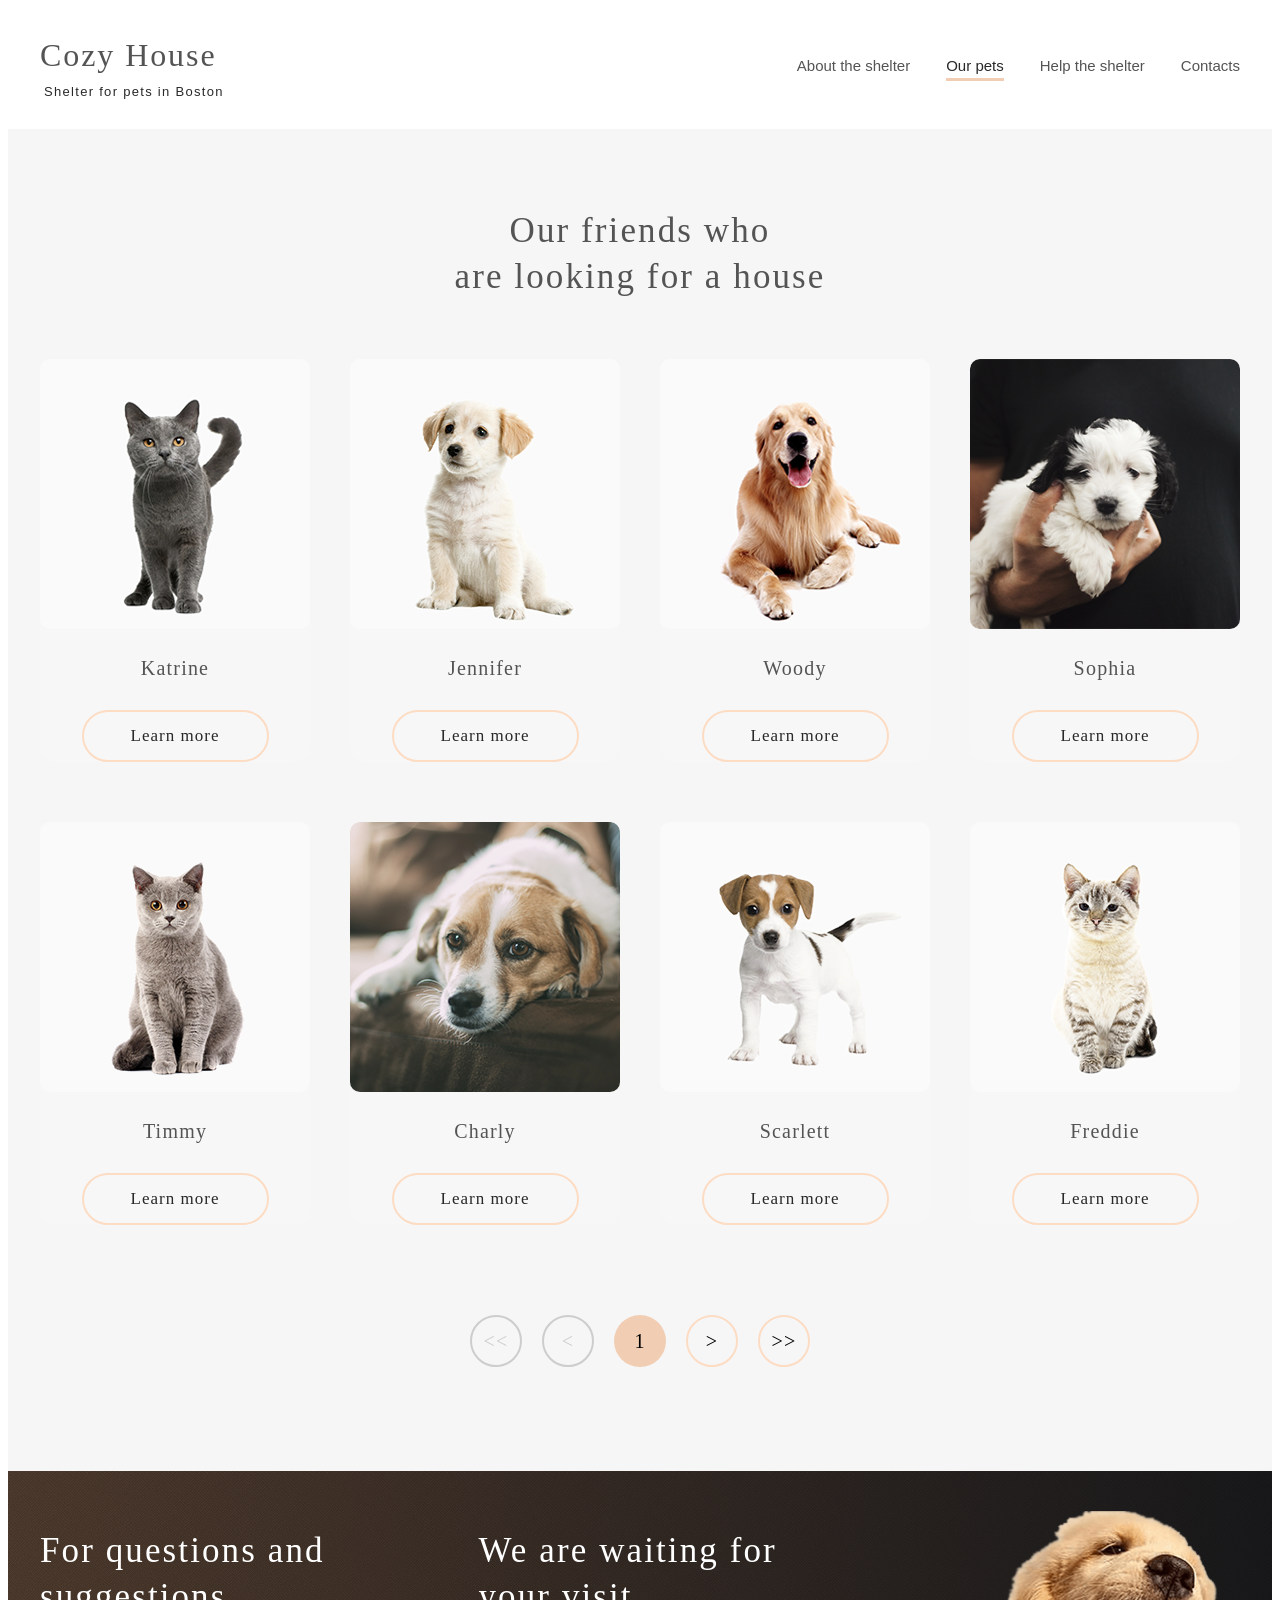
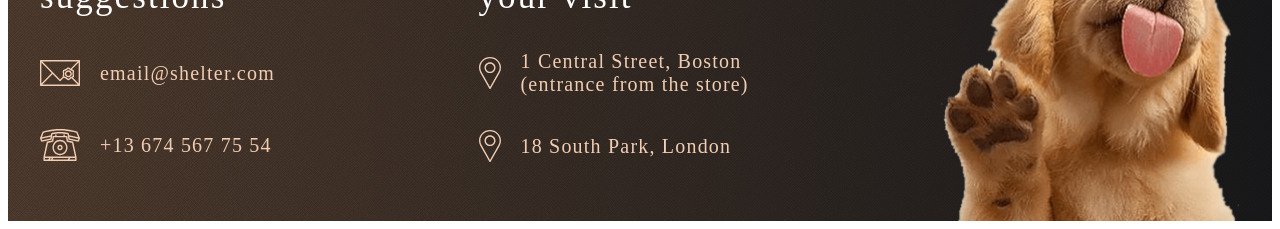
==== shelter/pets.html @ 57cc78c1 "add: add links (Sat, Jun 13, 2026 04:31:04 PM)" ====
<!DOCTYPE html>
<html lang="en">

<head>
    <meta charset="UTF-8">
    <meta name="viewport" content="width=device-width, initial-scale=1.0">
    <link rel="icon" href="free-icon-paws-4225935.png" type="image/png">
    <link rel="stylesheet" type="text/css" href="https://necolas.github.io/normalize.css/8.0.1/normalize.css">
    <link rel="stylesheet" href="style.css">
    <title>Pets</title>
</head>

<body>
    <header class="start-screen-header-our">
        <div class="heder-logo">

            <div class="header-logo">
                <a href="index.html" class="logo-link">
                    <h5 class="header-logo-title-our">
                        Cozy House
                    </h5>
                    <p class="header-logo-subtitle-our">
                        Shelter for pets in Boston
                    </p>
                </a>
            </div>
        </div>
        <nav class="header-nav">
            <ul class="nav-list">
                <li class="nav-li"><a class="nav-list-link-our" href="index.html">About the shelter</a></li>
                <li class="nav-li"><a class="nav-list-link-our checked" >Our pets</a></li>
                <li class="nav-li"><a class="nav-list-link-our" href="">Help the shelter</a></li>
                <li class="nav-li"><a class="nav-list-link-our" href="">Contacts</a></li>
            </ul>
        </nav>
    </header>
    <main>
        <section class="pets our-pets">
            <div class="pets-content">
                <h1 class="pets-head-text-our">Our friends who <br>
                    are looking for a house</h1>

                <div class="slider">

                    <div class="cards-wrapper-our">
                        <div class="card">
                            <img src="images/pets-katrine.svg" alt="Katrine">
                            <p>Katrine</p>
                            <button class="card-btn">Learn more</button>
                        </div>
                        <div class="card">
                            <img src="images/pets-jennifer.svg" alt="Jennifer">
                            <p>Jennifer</p>
                            <button class="card-btn">Learn more</button>
                        </div>
                        <div class="card">
                            <img src="images/pets-woody.svg" alt="Woody">
                            <p>Woody</p>
                            <button class="card-btn">Learn more</button>
                        </div>
                        <div class="card">
                            <img src="images/pets-katrine.png" alt="Woody">
                            <p>Sophia</p>
                            <button class="card-btn">Learn more</button>
                        </div>
                        <div class="card">
                            <img src="images/pets-timmy.png" alt="Woody">
                            <p>Timmy</p>
                            <button class="card-btn">Learn more</button>
                        </div>
                        <div class="card">
                            <img src="images/pets-charly.png" alt="Woody">
                            <p>Charly</p>
                            <button class="card-btn">Learn more</button>
                        </div>
                        <div class="card">
                            <img src="images/pets-scarlet.png" alt="Woody">
                            <p>Scarlett</p>
                            <button class="card-btn">Learn more</button>
                        </div>
                        <div class="card">
                            <img src="images/pets-fredi.png" alt="Woody">
                            <p>Freddie</p>
                            <button class="card-btn">Learn more</button>
                        </div>
                    </div>
                </div>
                <div class="pets-arr">
                <button class="slider-arrow our-prev">&lt;&lt;</button>
                <button class="slider-arrow our-prev">&lt;</button>
                <button class="slider-arrow number">1</button>
                <button class="slider-arrow ">&gt;</button>
                <button class="slider-arrow ">&gt;&gt;</button>
                </div>

            </div>

        </section>
    </main>

    <footer class="pets-footer">
        <div class="footer-content">

            <div class="footer-left">
                <h2 class="footer-text-heading">For questions and suggestions</h2>
                <p class="footer-text-subtitle email"><img src="images/icon-email.svg" alt="email">email@shelter.com</p>
                <p class="footer-text-subtitle phone"><img src="images/icon-phone.svg" alt="phone">+13 674 567 75 54</p>
            </div>

            <div class="footer-right">
                <h3 class="footer-text-heading">We are waiting for your visit</h3>
                <p class="footer-text-subtitle marker1"><img src="images/icon-marker.svg" alt="marker">1 Central Street,
                    Boston (entrance from the store)</p>
                <p class="footer-text-subtitle marker2"><img src="images/icon-marker.svg" alt="marker">18 South Park,
                    London </p>
            </div>

            <div class="footer-image">
                <img src="images/footer-puppy.png" alt="Puppy">
            </div>

        </div>
    </footer>
</body>

</html>
---- shelter/style.css ----
.start-screen {
    height: 908px;
    /* width: 1280px; */
    background: linear-gradient(to right, #5B483A, #211F20);
    background-image: url('images/start-screen-background.svg');
    /* background: url(images/noise_transparent.png),
    linear-gradient(to right, #513D2F, #1A1A1C); */
    background-repeat: no-repeat;
    background-size: cover;
    max-height: 908px;
    ;
}
html{
    scroll-behavior: smooth;
}
h3 {
    font-family: Georgia, 'Times New Roman', Times, serif;
}

.logo-link {
    text-decoration: none;
}

.header-logo-title {
    font-family: Georgia, 'Times New Roman', Times, serif;
    font-weight: 400;
    font-size: 32px;
    line-height: 110%;
    letter-spacing: 0.06em;
    color: #F1CDB3;
    margin: 0;
}

.header-logo-subtitle {
    font-family: Arial, Helvetica, sans-serif;
    font-weight: 400;
    font-size: 13px;
    letter-spacing: 0.1em;
    color: #ffffff;

    margin: 11px 0 0 4px;
}
.header-logo-title-our {
    font-family: Georgia, 'Times New Roman', Times, serif;
    font-weight: 400;
    font-size: 32px;
    line-height: 110%;
    letter-spacing: 0.06em;
    color: #545454;
    margin: 0;
}

.header-logo-subtitle-our {
    font-family: Arial, Helvetica, sans-serif;
    font-weight: 400;
    font-size: 13px;
    letter-spacing: 0.1em;
    color: #292929;

    margin: 11px 0 0 4px;
}

.start-screen-header {
    padding-top: 30px;
    width: 1200px;
    margin: 0 auto;
    display: flex;
    justify-content: space-between;

}
.start-screen-header-our {
    padding-top: 30px;
    width: 1200px;
    margin: 0 auto;
    display: flex;
    justify-content: space-between;
    margin-bottom: 30px;
}


.nav-list {
    display: flex;
    flex-direction: row;
}

.nav-list-link {
    color: #CDCDCD;
    font-family: Arial, Helvetica, sans-serif;
    font-weight: 400;
    font-size: 15px;
    line-height: 160%;
    text-decoration: none;
}
.nav-list-link:hover{
    color: #fafafa;
}
.nav-list-link-our {
    color: #545454;
    font-family: Arial, Helvetica, sans-serif;
    font-weight: 400;
    font-size: 15px;
    line-height: 160%;
    text-decoration: none;
}
.nav-list-link-our:hover{
color: #292929;
}
.checked{
    color: #292929;
    padding-bottom: 4px;
    border-bottom: #F1CDB3 solid 3px;
    cursor: default; 
}
.checked1{
    color: #fafafa;
    padding-bottom: 4px;
    border-bottom: #F1CDB3 solid 3px;
    cursor: default;
}
.nav-li {
    list-style-type: none;

    margin-left: 36px
}

.start-screen-content {
    display: flex;
    justify-content: space-between;
    max-width: 1200px;
    /* align-items: center; */
    margin: 0 auto;
}

.content-text {
    max-width: 460px;
    max-height: 322px;
    padding-top: 252px;

}

.content-heading {
    font-family: Georgia, 'Times New Roman', Times, serif;
    color: #ffffff;
    font-weight: 400;
    font-size: 44px;
    line-height: 130%;

    max-width: 320px;
    margin: 0;

}

.content-subhead {
    font-family: Arial, Helvetica, sans-serif;
    font-weight: 400;
    font-size: 15px;
    line-height: 160%;
    color: #CDCDCD;
    margin: 42px 0;
}

.content-image {
    padding-top: 90px;
}

.content-btn {
    font-family: Georgia, 'Times New Roman', Times, serif;
    background-color: #F1CDB3;
    border-radius: 100px;
    padding: 13px 42px;
    width: 207px;
    height: 52px;
    font-weight: 400;
    color: #292929;
    font-size: 17px;
    line-height: 130%;
    letter-spacing: 0.06em;
    cursor: pointer;
    border: transparent;
}

.about {
    height: 588px;
    max-width: 1280px;
    margin: 0 auto;
    display: flex;
    align-items: center;
    justify-content: space-between;
}

.about-content {
    max-width: 430px;
    max-height: 380px;
    padding-bottom: 89px;
    padding-right: 215px;
}

.about-content-heading {
    max-width: 370px;
    font-weight: 400;
    font-size: 35px;
    line-height: 130%;
    letter-spacing: 0.06em;
    color: #545454;
    margin-bottom: 24px;
}

.about-content-subhead {
    font-family: Arial, Helvetica, sans-serif;
    font-weight: 400;
    font-size: 15px;
    line-height: 160%;
    color: #4C4C4C;
    margin-top: 25px;
}

.about-img {
    padding-bottom: 16px;
    padding-left: 215px;
}


.pets {
    height: 877px;
    background-color: #F6F6F6;

}

.pets-content {
    max-width: 1280px;
    margin: 0 auto;
    display: flex;
    flex-direction: column;
    align-items: center;
}

.pets-head-text {
    font-weight: 400;
    font-size: 35px;
    line-height: 130%;
    letter-spacing: 0.06em;
    text-align: center;
    color: #545454;
    max-width: 400px;
    padding-top: 45px;
    margin-bottom: 60px;
}

.slider {
    width: 1200px;
    display: flex;
    align-items: center;
    justify-content: space-between;
    gap: 20px;
}

.cards-wrapper {
    display: flex;
    gap: 90px;
    margin-bottom: 90px;
}

.card {
    background: #f7f7f7;
    border-radius: 15px;
    text-align: center;
    width: 270px;
}

.card img {
    width: 100%;
    border-radius: 10px;
}

.card p {
    font-family: Georgia, 'Times New Roman', Times, serif;
    margin: 24px 0 30px;
    font-weight: 400;
    font-size: 20px;
    letter-spacing: 0.06em;
    text-align: center;
    color: #545454;
}

.card-btn {
    font-weight: 400;
    font-size: 17px;
    line-height: 130%;
    letter-spacing: 0.06em;
    font-family: Georgia, 'Times New Roman', Times, serif;
    color: #292929;
    background: transparent;
    border: 2px solid #FDDCC4;
    border-radius: 100px;
    cursor: pointer;
    width: 187px;
    height: 52px;
}

.slider-arrow {
    margin-bottom: 60px;
    width: 52px;
    height: 52px;
    border-radius: 50%;
    border: 2px solid #FDDCC4;
    background: none;
    cursor: pointer;
    font-family: Georgia, 'Times New Roman', Times, serif;
font-weight: 400;
font-size: 20px;
line-height: 115%;
letter-spacing: 0.06em;
text-align: center;

}

.pets-btn {
    font-family: Georgia, 'Times New Roman', Times, serif;
    border: 0;
    border-radius: 100px;
    width: 261px;
    height: 52px;
    background-color: #F1CDB3;
    font-weight: 400;
    font-size: 17px;
    line-height: 130%;
    letter-spacing: 0.06em;
    color: #292929;
    cursor: pointer;
}

.pets-btn:hover{
    background-color: #FDDCC4;
}

.slider-arrow:hover {
    background: #FDDCC4;
}

.card-btn:hover {
    background: #FDDCC4;
}




.help {
    height: 611px;
    max-height: 611px;
    background-color: #ffffff;
}

.help-content {
    width: 1280px;
    margin: 0 auto;
    display: flex;
    flex-direction: column;
    align-items: center;
}

.help-head-text {
    font-family: Georgia, 'Times New Roman', Times, serif;
    font-weight: 400;
    font-size: 35px;
    line-height: 130%;
    letter-spacing: 0.06em;
    text-align: center;
    color: #545454;
    margin-top: 80px;
    max-width: 343px;
}



.help-section {
    padding: 80px 40px;
    text-align: center;
    font-family: 'Georgia', serif;
    color: #545454;
}

.help-section h2 {
    font-size: 35px;
    line-height: 1.3;
    margin-bottom: 60px;
}


.help-list {
    display: flex;
    flex-wrap: wrap;
    justify-content: center;
    gap: 50px 30px;
    list-style: none;
    padding: 0;
    margin: 0;
}

.help-list-item {
    flex: 0 0 calc(20% - 24px);

    display: flex;
    flex-direction: column;
    align-items: center;
    justify-content: flex-start;
    transition: transform 0.3s ease;
    cursor: pointer;
}

.help-list-item:hover {
    transform: translateY(-5px);
}

.help-list-itemimg {
    width: 60px;
    height: 60px;
    margin-bottom: 25px;
    object-fit: contain;
}

.help-list-item p {
    font-family: Georgia, 'Times New Roman', Times, serif;
    font-weight: 400;
    font-size: 20px;
    line-height: 115%;
    letter-spacing: 0.06em;
    text-align: center;
    color: #545454;
}











.donat {
    /* width: 1280px; */
    height: 462px;
    background-color: #F6F6F6;
    display: flex;
    align-items: center;

}

.donat-block {
    display: flex;
    max-width: 915px;
    width: 1280px;
    margin: 0 auto;
}

.donat-content {
    display: flex;
    flex-direction: column;
    align-items: center;
}

.donat-heading {
    font-family: Georgia, 'Times New Roman', Times, serif;
    font-weight: 400;
    font-size: 35px;
    line-height: 130%;
    letter-spacing: 0.06em;
    color: #545454;
    margin: 0;
    padding-right: 50px;
    max-width: 300px;
    margin-top: -10px;
}

.donat-subheading {
    font-family: Georgia, 'Times New Roman', Times, serif;
    font-weight: 400;
    font-size: 15px;
    line-height: 110%;
    letter-spacing: 0.06em;
    color: #545454;
    padding-right: 42px;
    margin: 0;
    margin-top: 20px;
    margin-bottom: 20px;
}

.donat-text-about {
    font-family: Arial, Helvetica, sans-serif;
    font-style: italic;
    font-weight: 400;
    font-size: 12px;
    line-height: 150%;
    color: #B2B2B2;
    margin-top: 20px;
    padding-left: 30px;
}

.donat-link{
    text-decoration: none;
    cursor: pointer;
}

.donat-btn {
    border: transparent;
    border-radius: 9px;
    width: 349px;
    height: 43px;
    background-color: #F1CDB3;
    font-family: Georgia, 'Times New Roman', Times, serif;
    font-weight: 400;
    font-size: 20px;
    line-height: 115%;
    letter-spacing: 0.06em;
    color: #545454;
    display: flex;
    align-items: center;
    justify-content: space-around;

}
.donat-btn:hover {
    background-color: #FDDCC4;
    cursor: pointer;
}

.donat-btn p {
    margin: 0;
    font-family: Georgia, 'Times New Roman', Times, serif;
    font-weight: 400;
    font-size: 20px;
    line-height: 115%;
    letter-spacing: 0.06em;
    color: #545454;
}

.pets-footer {
    background: url(images/noise_transparent.png),
        linear-gradient(to right, #513D2F, #1A1A1C);
    height: 350px;
}

.footer-content {
    width: 1200px;
    margin: 0 auto;
    display: flex;
    justify-content: space-between;
    height: 100%;
}

.footer-text-heading {
    font-family: Georgia, 'Times New Roman', Times, serif;
    font-weight: 400;
    font-size: 35px;
    line-height: 130%;
    letter-spacing: 0.06em;
    color: #ffffff;
    margin-top: 57px;
    margin-bottom: 0;
}

.footer-text-subtitle {
    font-family: Georgia, 'Times New Roman', Times, serif;
    font-weight: 400;
    font-size: 20px;
    line-height: 115%;
    letter-spacing: 0.06em;
    color: #F1CDB3;
    display: flex;
    gap: 20px;
    align-items: center;
}

.footer-right,
.footer-left {
    width: 302px;
    max-width: 302px;
}

.footer-right {
    padding-right: 23px;
}

.email {
    padding-top: 18px;
    margin-bottom: 40px;
}

.marker1 {
    padding-top: 11px;
    margin-bottom: 34px;
}

.footer-image {
    display: flex;
    align-items: flex-end;
}

.footer-image img {
    width: 300px;
    height: 310px;
}


.our-pets {
    height: 1342px;
}

.cards-wrapper-our {
    display: flex;
    gap: 60px 40px;
    margin-bottom: 90px;
    flex-wrap: wrap;
}

.pets-head-text-our{
    font-family: Georgia, 'Times New Roman', Times, serif;
font-weight: 400;
font-size: 35px;
line-height: 130%;
letter-spacing: 0.06em;
text-align: center;
color: #545454;
margin-top: 79px;
    margin-bottom: 60px;
}
.card-btn {
    font-weight: 400;
    font-size: 17px;
    line-height: 130%;
    letter-spacing: 0.06em;
    font-family: Georgia, 'Times New Roman', Times, serif;
    color: #292929;
    background: transparent;
    border: 2px solid #FDDCC4;
    border-radius: 100px;
    cursor: pointer;
    width: 187px;
    height: 52px;
}

.slider-arrow {
    margin-bottom: 60px;
    width: 52px;
    height: 52px;
    border-radius: 50%;
    border: 2px solid #FDDCC4;
    background: none;
    cursor: pointer;
}

.pets-btn-our {
    font-family: Georgia, 'Times New Roman', Times, serif;
    border: 0;
    border-radius: 100px;
    width: 261px;
    height: 52px;
    background-color: #F1CDB3;
    font-weight: 400;
    letter-spacing: 0.06em;
    color: #292929;
    cursor: pointer;
font-size: 20px;
line-height: 115%;
letter-spacing: 0.06em;
text-align: center;
}


.pets-arr{
        display: flex;
    gap: 20px;
}
.number{
    background: #F1CDB3;
    border: #F1CDB3;
}
.our-prev{
        border: 2px solid #CDCDCD;
    color: #CDCDCD;
}





@media (max-width: 850px) {
    .footer-content {
        flex-wrap: wrap;
        justify-content: center;
    }
}

/* @media screen(max-widht: 1280px) {
    .start-screen{
        width: 1280px;
        max-width: 1280px;
    }

} */
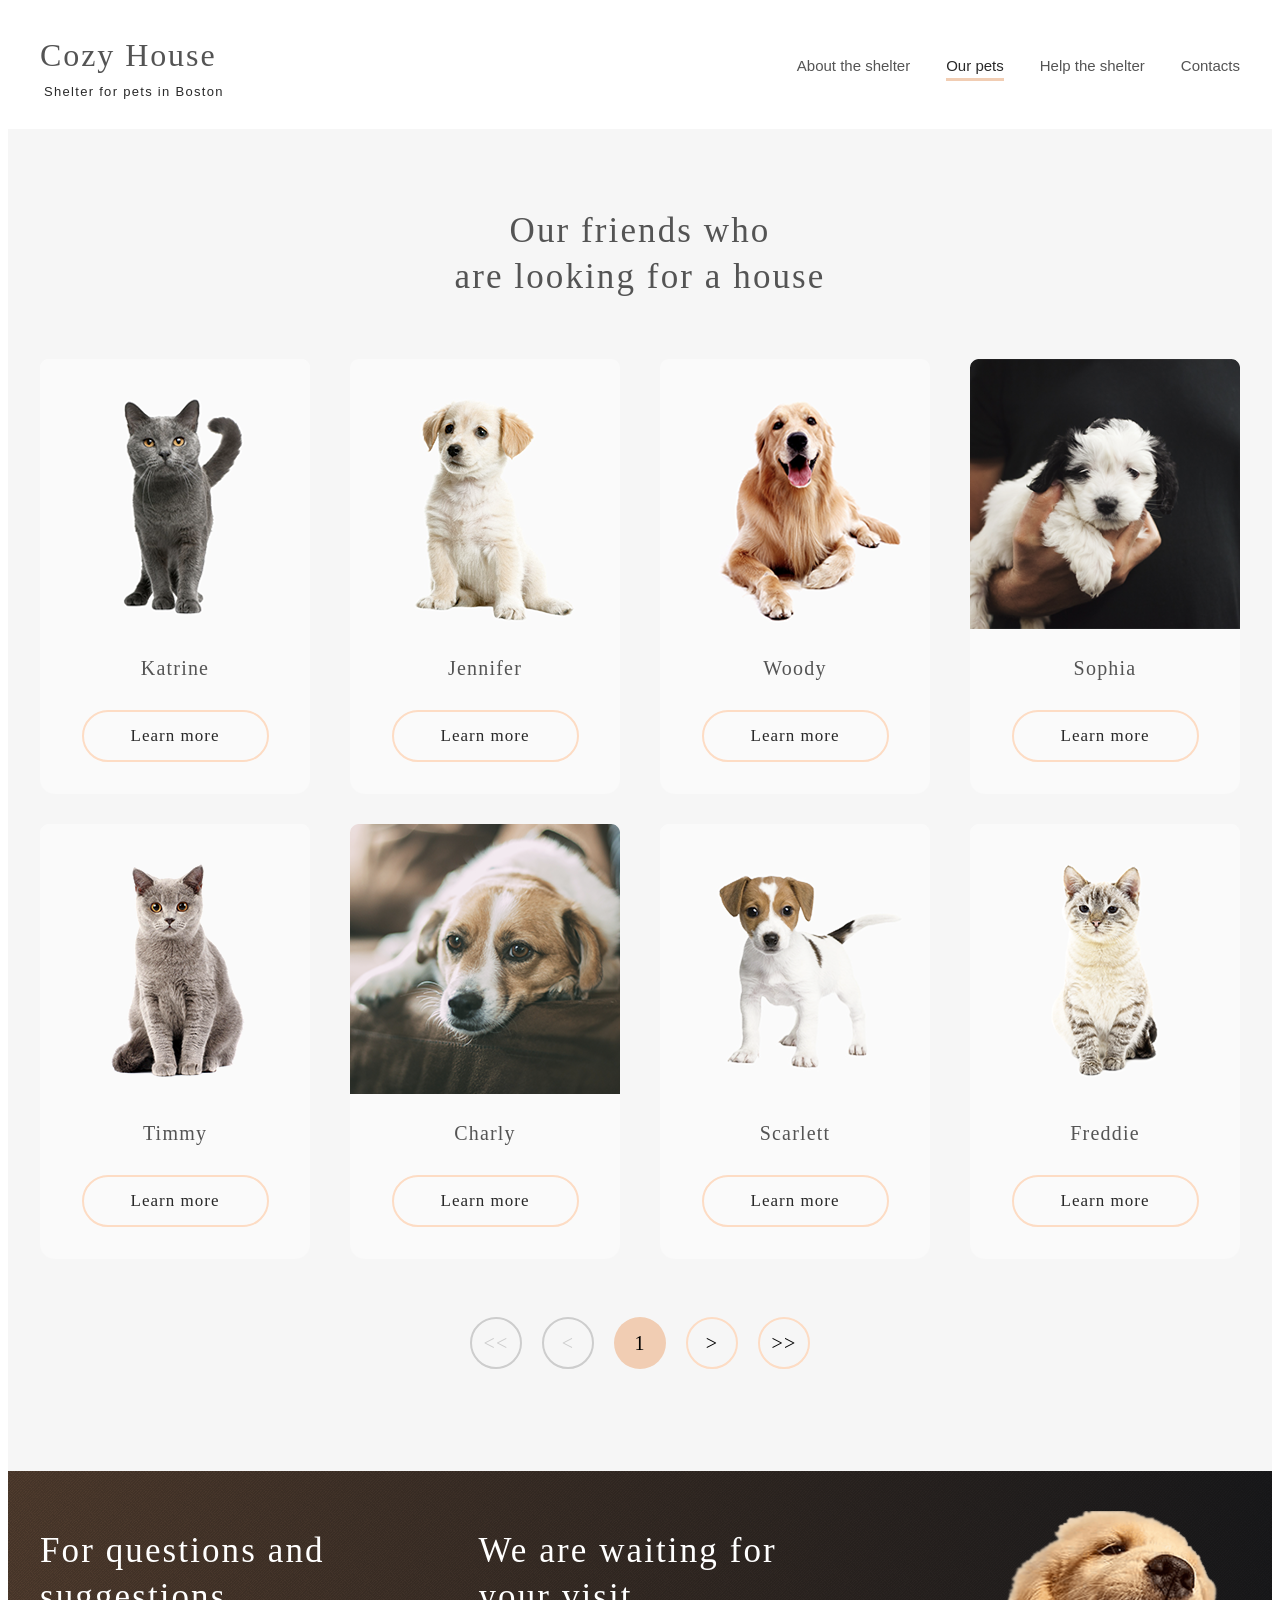
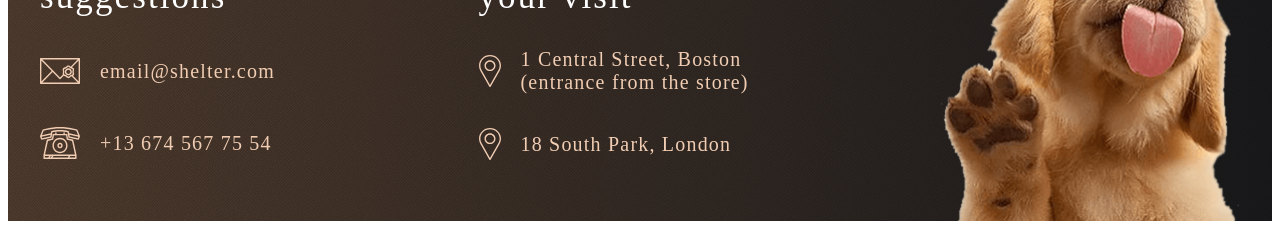
==== commit e3322ce8: "feat: complete task (Sun, Jun 14, 2026 12:31:08 AM)" ====
--- a/shelter/pets.html
+++ b/shelter/pets.html
@@ -15,7 +15,7 @@
         <div class="heder-logo">
 
             <div class="header-logo">
-                <a href="index.html" class="logo-link">
+                <a href="#" class="logo-link">
                     <h5 class="header-logo-title-our">
                         Cozy House
                     </h5>
@@ -28,9 +28,9 @@
         <nav class="header-nav">
             <ul class="nav-list">
                 <li class="nav-li"><a class="nav-list-link-our" href="index.html">About the shelter</a></li>
-                <li class="nav-li"><a class="nav-list-link-our checked" >Our pets</a></li>
+                <li class="nav-li"><a class="nav-list-link-our checked">Our pets</a></li>
                 <li class="nav-li"><a class="nav-list-link-our" href="">Help the shelter</a></li>
-                <li class="nav-li"><a class="nav-list-link-our" href="">Contacts</a></li>
+                <li class="nav-li"><a class="nav-list-link-our" href="#footer">Contacts</a></li>
             </ul>
         </nav>
     </header>
@@ -86,11 +86,11 @@
                     </div>
                 </div>
                 <div class="pets-arr">
-                <button class="slider-arrow our-prev">&lt;&lt;</button>
-                <button class="slider-arrow our-prev">&lt;</button>
-                <button class="slider-arrow number">1</button>
-                <button class="slider-arrow ">&gt;</button>
-                <button class="slider-arrow ">&gt;&gt;</button>
+                    <button class="slider-arrow our-prev">&lt;&lt;</button>
+                    <button class="slider-arrow our-prev">&lt;</button>
+                    <button class="slider-arrow number">1</button>
+                    <button class="slider-arrow ">&gt;</button>
+                    <button class="slider-arrow ">&gt;&gt;</button>
                 </div>
 
             </div>
@@ -98,21 +98,26 @@
         </section>
     </main>
 
-    <footer class="pets-footer">
+    <footer class="pets-footer" id="footer">
         <div class="footer-content">
 
             <div class="footer-left">
                 <h2 class="footer-text-heading">For questions and suggestions</h2>
-                <p class="footer-text-subtitle email"><img src="images/icon-email.svg" alt="email">email@shelter.com</p>
-                <p class="footer-text-subtitle phone"><img src="images/icon-phone.svg" alt="phone">+13 674 567 75 54</p>
+                <a href="mailto:" class="footer-text-subtitle email"><img src="images/icon-email.svg"
+                        alt="email">email@shelter.com</a>
+                <a href="tel:" class="footer-text-subtitle phone"><img src="images/icon-phone.svg" alt="phone">+13 674
+                    567 75 54</a>
             </div>
 
             <div class="footer-right">
                 <h3 class="footer-text-heading">We are waiting for your visit</h3>
-                <p class="footer-text-subtitle marker1"><img src="images/icon-marker.svg" alt="marker">1 Central Street,
-                    Boston (entrance from the store)</p>
-                <p class="footer-text-subtitle marker2"><img src="images/icon-marker.svg" alt="marker">18 South Park,
-                    London </p>
+                <a href="https://maps.app.goo.gl/ZaFSwUSJA57dNbFRA" target="_blank"
+                    class="footer-text-subtitle marker1"><img src="images/icon-marker.svg" alt="marker">1 Central
+                    Street,
+                    Boston (entrance from the store)</a>
+                <a href="https://maps.app.goo.gl/ZaFSwUSJA57dNbFRA" target="_blank"
+                    class="footer-text-subtitle marker2"><img src="images/icon-marker.svg" alt="marker">18 South Park,
+                    London </a>
             </div>
 
             <div class="footer-image">
--- a/shelter/style.css
+++ b/shelter/style.css
@@ -10,11 +10,17 @@
     max-height: 908px;
     ;
 }
-html{
+
+html {
     scroll-behavior: smooth;
 }
+
 h3 {
     font-family: Georgia, 'Times New Roman', Times, serif;
+}
+
+a {
+    text-decoration: none;
 }
 
 .logo-link {
@@ -40,6 +46,7 @@
 
     margin: 11px 0 0 4px;
 }
+
 .header-logo-title-our {
     font-family: Georgia, 'Times New Roman', Times, serif;
     font-weight: 400;
@@ -68,6 +75,7 @@
     justify-content: space-between;
 
 }
+
 .start-screen-header-our {
     padding-top: 30px;
     width: 1200px;
@@ -91,9 +99,11 @@
     line-height: 160%;
     text-decoration: none;
 }
-.nav-list-link:hover{
+
+.nav-list-link:hover {
     color: #fafafa;
 }
+
 .nav-list-link-our {
     color: #545454;
     font-family: Arial, Helvetica, sans-serif;
@@ -102,21 +112,25 @@
     line-height: 160%;
     text-decoration: none;
 }
-.nav-list-link-our:hover{
-color: #292929;
-}
-.checked{
+
+.nav-list-link-our:hover {
+    color: #292929;
+}
+
+.checked {
     color: #292929;
     padding-bottom: 4px;
     border-bottom: #F1CDB3 solid 3px;
-    cursor: default; 
-}
-.checked1{
+    cursor: default;
+}
+
+.checked1 {
     color: #fafafa;
     padding-bottom: 4px;
     border-bottom: #F1CDB3 solid 3px;
     cursor: default;
 }
+
 .nav-li {
     list-style-type: none;
 
@@ -156,7 +170,7 @@
     font-size: 15px;
     line-height: 160%;
     color: #CDCDCD;
-    margin: 42px 0;
+    margin: 42px 0 56px;
 }
 
 .content-image {
@@ -167,9 +181,6 @@
     font-family: Georgia, 'Times New Roman', Times, serif;
     background-color: #F1CDB3;
     border-radius: 100px;
-    padding: 13px 42px;
-    width: 207px;
-    height: 52px;
     font-weight: 400;
     color: #292929;
     font-size: 17px;
@@ -177,6 +188,12 @@
     letter-spacing: 0.06em;
     cursor: pointer;
     border: transparent;
+    padding: 16px 45px;
+    text-decoration: none;
+}
+
+.content-btn:hover {
+    background-color: #FDDCC4;
 }
 
 .about {
@@ -196,13 +213,15 @@
 }
 
 .about-content-heading {
+    font-family: Georgia, 'Times New Roman', Times, serif;
+    margin: 35px 0 0;
     max-width: 370px;
     font-weight: 400;
     font-size: 35px;
     line-height: 130%;
     letter-spacing: 0.06em;
     color: #545454;
-    margin-bottom: 24px;
+
 }
 
 .about-content-subhead {
@@ -257,19 +276,20 @@
 .cards-wrapper {
     display: flex;
     gap: 90px;
-    margin-bottom: 90px;
+    margin-bottom: 59px;
 }
 
 .card {
-    background: #f7f7f7;
+    background: #fafafa;
     border-radius: 15px;
     text-align: center;
     width: 270px;
+    height: 435px;
+    transition: all 0.3s ease;
 }
 
 .card img {
     width: 100%;
-    border-radius: 10px;
 }
 
 .card p {
@@ -295,6 +315,7 @@
     cursor: pointer;
     width: 187px;
     height: 52px;
+    transition: background-color 0.3s ease, color 0.3s ease;
 }
 
 .slider-arrow {
@@ -306,20 +327,19 @@
     background: none;
     cursor: pointer;
     font-family: Georgia, 'Times New Roman', Times, serif;
-font-weight: 400;
-font-size: 20px;
-line-height: 115%;
-letter-spacing: 0.06em;
-text-align: center;
+    font-weight: 400;
+    font-size: 20px;
+    line-height: 115%;
+    letter-spacing: 0.06em;
+    text-align: center;
 
 }
 
 .pets-btn {
+    text-decoration: none;
     font-family: Georgia, 'Times New Roman', Times, serif;
     border: 0;
     border-radius: 100px;
-    width: 261px;
-    height: 52px;
     background-color: #F1CDB3;
     font-weight: 400;
     font-size: 17px;
@@ -327,9 +347,11 @@
     letter-spacing: 0.06em;
     color: #292929;
     cursor: pointer;
-}
-
-.pets-btn:hover{
+    padding: 15px 45px;
+
+}
+
+.pets-btn:hover {
     background-color: #FDDCC4;
 }
 
@@ -337,10 +359,13 @@
     background: #FDDCC4;
 }
 
-.card-btn:hover {
+.card:hover .card-btn {
     background: #FDDCC4;
 }
 
+.card:hover {
+    cursor: pointer;
+}
 
 
 
@@ -387,34 +412,41 @@
 
 
 .help-list {
+    max-width: 1026px;
     display: flex;
     flex-wrap: wrap;
-    justify-content: center;
-    gap: 50px 30px;
+    justify-content: space-between;
+    gap: 36px 90px;
     list-style: none;
-    padding: 0;
+    padding: 23px 0;
     margin: 0;
 }
 
 .help-list-item {
-    flex: 0 0 calc(20% - 24px);
 
     display: flex;
     flex-direction: column;
     align-items: center;
     justify-content: flex-start;
-    transition: transform 0.3s ease;
-    cursor: pointer;
-}
-
-.help-list-item:hover {
-    transform: translateY(-5px);
-}
-
-.help-list-itemimg {
+
+}
+
+.help-list-item:nth-child(6) {
+
+    padding-left: 84px;
+
+}
+
+.help-list-item:nth-child(9) {
+
+    padding-right: 82px;
+
+}
+
+.help-list-item img {
     width: 60px;
     height: 60px;
-    margin-bottom: 25px;
+    margin-bottom: 10px;
     object-fit: contain;
 }
 
@@ -427,15 +459,6 @@
     text-align: center;
     color: #545454;
 }
-
-
-
-
-
-
-
-
-
 
 
 .donat {
@@ -497,16 +520,15 @@
     padding-left: 30px;
 }
 
-.donat-link{
+.donat-link {
     text-decoration: none;
     cursor: pointer;
 }
 
 .donat-btn {
+    text-decoration: none;
     border: transparent;
     border-radius: 9px;
-    width: 349px;
-    height: 43px;
     background-color: #F1CDB3;
     font-family: Georgia, 'Times New Roman', Times, serif;
     font-weight: 400;
@@ -517,8 +539,13 @@
     display: flex;
     align-items: center;
     justify-content: space-around;
-
-}
+    padding: 10px 15px;
+}
+
+.donat-btn img {
+    margin-right: 16px;
+}
+
 .donat-btn:hover {
     background-color: #FDDCC4;
     cursor: pointer;
@@ -582,12 +609,12 @@
 }
 
 .email {
-    padding-top: 18px;
+    padding-top: 36px;
     margin-bottom: 40px;
 }
 
 .marker1 {
-    padding-top: 11px;
+    padding-top: 29px;
     margin-bottom: 34px;
 }
 
@@ -608,22 +635,23 @@
 
 .cards-wrapper-our {
     display: flex;
-    gap: 60px 40px;
-    margin-bottom: 90px;
+    gap: 30px 40px;
+    margin-bottom: 58px;
     flex-wrap: wrap;
 }
 
-.pets-head-text-our{
-    font-family: Georgia, 'Times New Roman', Times, serif;
-font-weight: 400;
-font-size: 35px;
-line-height: 130%;
-letter-spacing: 0.06em;
-text-align: center;
-color: #545454;
-margin-top: 79px;
+.pets-head-text-our {
+    font-family: Georgia, 'Times New Roman', Times, serif;
+    font-weight: 400;
+    font-size: 35px;
+    line-height: 130%;
+    letter-spacing: 0.06em;
+    text-align: center;
+    color: #545454;
+    margin-top: 79px;
     margin-bottom: 60px;
 }
+
 .card-btn {
     font-weight: 400;
     font-size: 17px;
@@ -660,23 +688,25 @@
     letter-spacing: 0.06em;
     color: #292929;
     cursor: pointer;
-font-size: 20px;
-line-height: 115%;
-letter-spacing: 0.06em;
-text-align: center;
-}
-
-
-.pets-arr{
-        display: flex;
+    font-size: 20px;
+    line-height: 115%;
+    letter-spacing: 0.06em;
+    text-align: center;
+}
+
+
+.pets-arr {
+    display: flex;
     gap: 20px;
 }
-.number{
+
+.number {
     background: #F1CDB3;
     border: #F1CDB3;
 }
-.our-prev{
-        border: 2px solid #CDCDCD;
+
+.our-prev {
+    border: 2px solid #CDCDCD;
     color: #CDCDCD;
 }
 
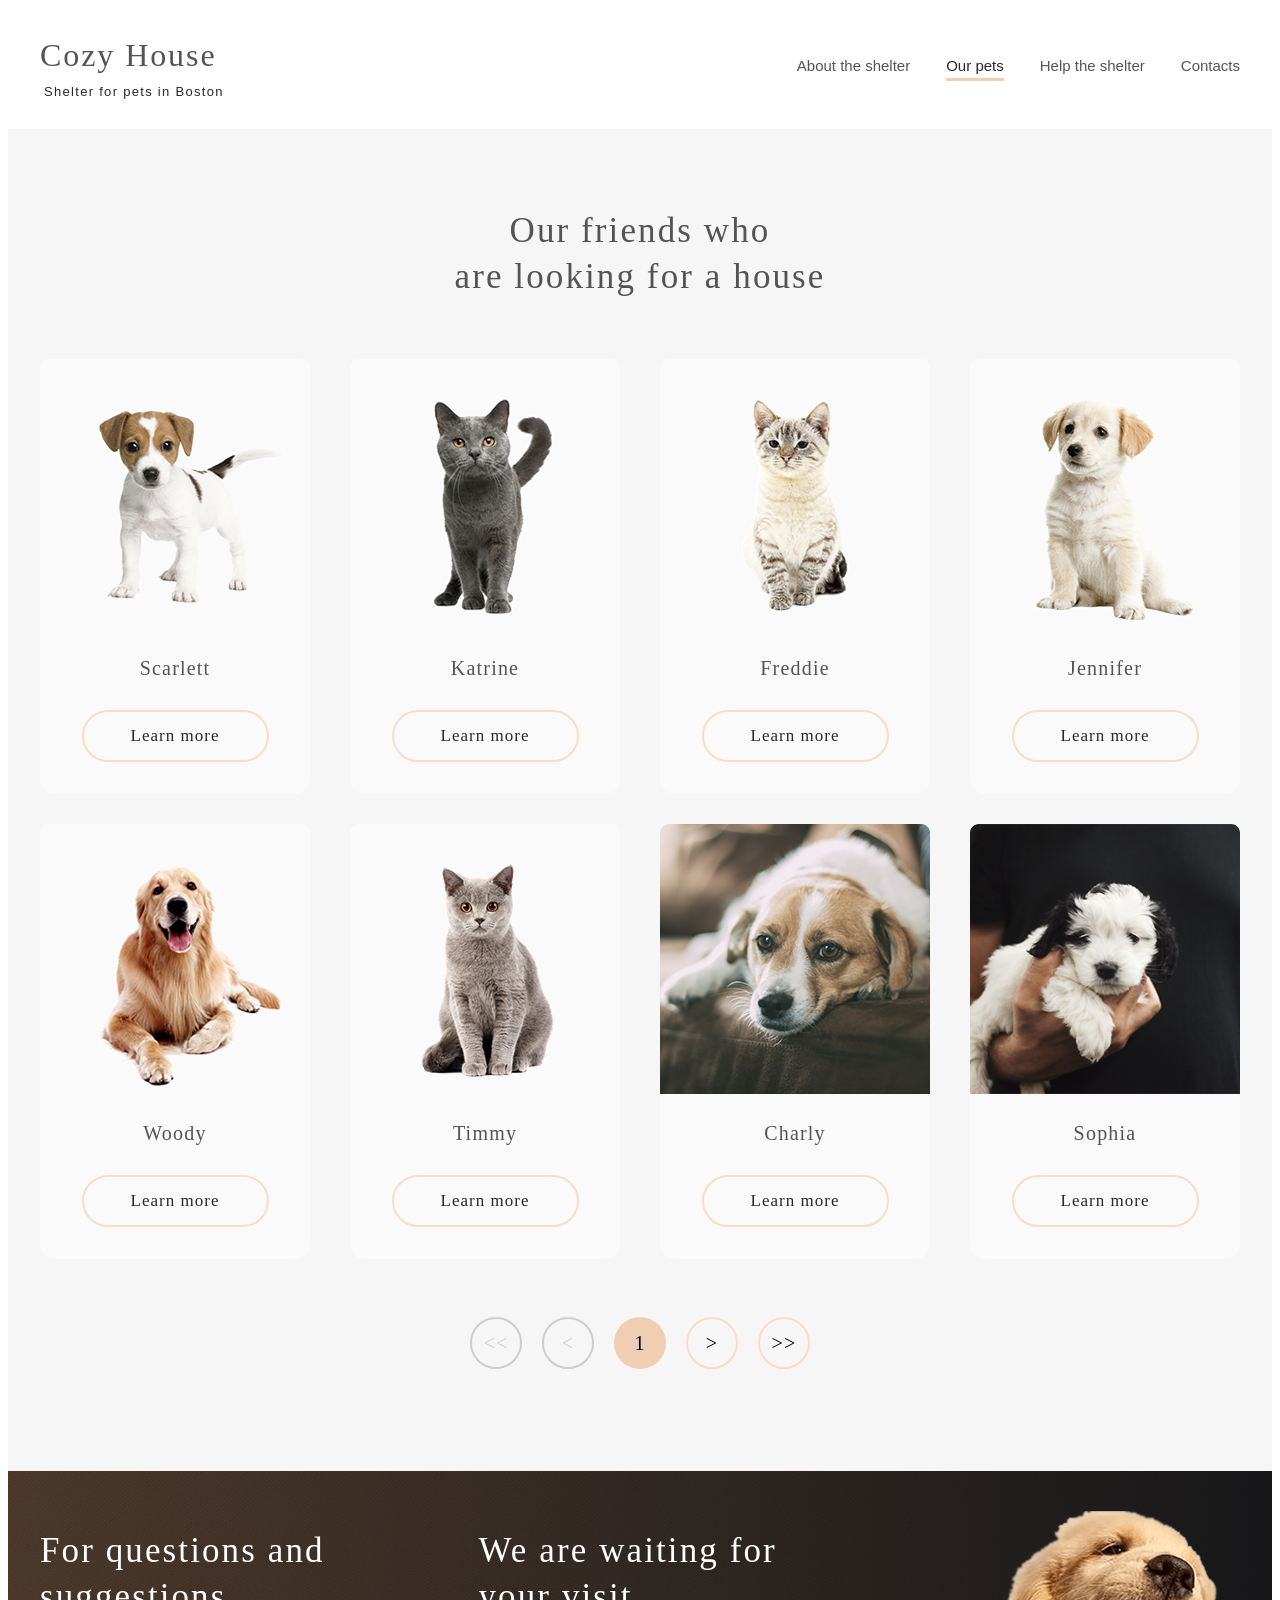
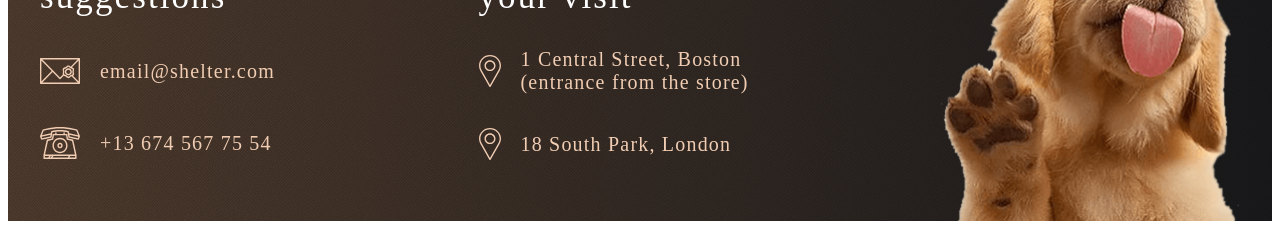
==== commit d27f0b1a: "feat:add js pagination pets page (Wed, Jun 24, 2026 07:34:43 PM)" ====
--- a/shelter/pets.html
+++ b/shelter/pets.html
@@ -7,6 +7,8 @@
     <link rel="icon" href="free-icon-paws-4225935.png" type="image/png">
     <link rel="stylesheet" type="text/css" href="https://necolas.github.io/normalize.css/8.0.1/normalize.css">
     <link rel="stylesheet" href="style.css">
+    <script defer src="burger.js"></script>
+    <script src="pagination.js" defer></script>
     <title>Pets</title>
 </head>
 
@@ -15,7 +17,7 @@
         <div class="heder-logo">
 
             <div class="header-logo">
-                <a href="#" class="logo-link">
+                <a href="index.html" class="logo-link">
                     <h5 class="header-logo-title-our">
                         Cozy House
                     </h5>
@@ -25,13 +27,26 @@
                 </a>
             </div>
         </div>
+        <div class="burger-menu-our burger-menu">
+            <span></span>
+            <span></span>
+            <span></span>
+        </div>
         <nav class="header-nav">
-            <ul class="nav-list">
-                <li class="nav-li"><a class="nav-list-link-our" href="index.html">About the shelter</a></li>
-                <li class="nav-li"><a class="nav-list-link-our checked">Our pets</a></li>
-                <li class="nav-li"><a class="nav-list-link-our" href="">Help the shelter</a></li>
-                <li class="nav-li"><a class="nav-list-link-our" href="#footer">Contacts</a></li>
-            </ul>
+            <div class="nav-overlay"></div>
+            <div class="nav-panel">
+                <button class="close-menu">
+                    <span></span>
+                    <span></span>
+                    <span></span>
+                </button>
+                <ul class="nav-list">
+                    <li class="nav-li"><a class="nav-list-link-our" href="index.html">About the shelter</a></li>
+                    <li class="nav-li"><a class="nav-list-link-our checked">Our pets</a></li>
+                    <li class="nav-li"><a class="nav-list-link-our" href="index.html#help">Help the shelter</a></li>
+                    <li class="nav-li"><a class="nav-list-link-our" href="#footer">Contacts</a></li>
+                </ul>
+            </div>
         </nav>
     </header>
     <main>
@@ -43,42 +58,42 @@
                 <div class="slider">
 
                     <div class="cards-wrapper-our">
-                        <div class="card">
+                        <div class="card card-our">
                             <img src="images/pets-katrine.svg" alt="Katrine">
                             <p>Katrine</p>
                             <button class="card-btn">Learn more</button>
                         </div>
-                        <div class="card">
+                        <div class="card card-our">
                             <img src="images/pets-jennifer.svg" alt="Jennifer">
                             <p>Jennifer</p>
                             <button class="card-btn">Learn more</button>
                         </div>
-                        <div class="card">
+                        <div class="card card-our">
                             <img src="images/pets-woody.svg" alt="Woody">
                             <p>Woody</p>
                             <button class="card-btn">Learn more</button>
                         </div>
-                        <div class="card">
+                        <div class="card card-our">
                             <img src="images/pets-katrine.png" alt="Woody">
                             <p>Sophia</p>
                             <button class="card-btn">Learn more</button>
                         </div>
-                        <div class="card">
+                        <div class="card card-our">
                             <img src="images/pets-timmy.png" alt="Woody">
                             <p>Timmy</p>
                             <button class="card-btn">Learn more</button>
                         </div>
-                        <div class="card">
+                        <div class="card card-our">
                             <img src="images/pets-charly.png" alt="Woody">
                             <p>Charly</p>
                             <button class="card-btn">Learn more</button>
                         </div>
-                        <div class="card">
+                        <div class="card card-our">
                             <img src="images/pets-scarlet.png" alt="Woody">
                             <p>Scarlett</p>
                             <button class="card-btn">Learn more</button>
                         </div>
-                        <div class="card">
+                        <div class="card card-our">
                             <img src="images/pets-fredi.png" alt="Woody">
                             <p>Freddie</p>
                             <button class="card-btn">Learn more</button>
@@ -86,11 +101,11 @@
                     </div>
                 </div>
                 <div class="pets-arr">
-                    <button class="slider-arrow our-prev">&lt;&lt;</button>
+                    <button class="slider-arrow first">&lt;&lt;</button>
                     <button class="slider-arrow our-prev">&lt;</button>
                     <button class="slider-arrow number">1</button>
-                    <button class="slider-arrow ">&gt;</button>
-                    <button class="slider-arrow ">&gt;&gt;</button>
+                    <button class="slider-arrow our-next">&gt;</button>
+                    <button class="slider-arrow last">&gt;&gt;</button>
                 </div>
 
             </div>
--- a/shelter/style.css
+++ b/shelter/style.css
@@ -27,6 +27,29 @@
     text-decoration: none;
 }
 
+.burger-menu {
+    display: none;
+}
+.close-menu{
+    display: none;
+}
+
+.burger-menu-our {
+    display: none;
+}
+
+.slider-controls-mobile {
+    display: none;
+}
+.card {
+  animation: fadeIn 1s ease;
+}
+
+@keyframes fadeIn {
+  from { opacity: 0; transform: scale(0.9); }
+  to { opacity: 1; transform: scale(1); }
+}
+
 .header-logo-title {
     font-family: Georgia, 'Times New Roman', Times, serif;
     font-weight: 400;
@@ -316,6 +339,8 @@
     width: 187px;
     height: 52px;
     transition: background-color 0.3s ease, color 0.3s ease;
+    transition: all 0.3s ease;
+
 }
 
 .slider-arrow {
@@ -332,7 +357,15 @@
     line-height: 115%;
     letter-spacing: 0.06em;
     text-align: center;
-
+    transition: all 0.3s ease;
+
+}
+
+.slider-arrow:disabled {
+    color: #CDCDCD;       
+    border-color: #CDCDCD; 
+    cursor: not-allowed;  
+    pointer-events: none; 
 }
 
 .pets-btn {
@@ -348,12 +381,21 @@
     color: #292929;
     cursor: pointer;
     padding: 15px 45px;
-
-}
-
+    transition: all 0.3s ease;
+
+}
+
+.slider-arrow.number:hover {
+ 
+    cursor: default;               
+    border-color: inherit;         
+    color: inherit;                
+    box-shadow: none;              
+}
 .pets-btn:hover {
     background-color: #FDDCC4;
 }
+
 
 .slider-arrow:hover {
     background: #FDDCC4;
@@ -703,12 +745,13 @@
 .number {
     background: #F1CDB3;
     border: #F1CDB3;
-}
-
-.our-prev {
+    pointer-events: none;
+}
+
+/* .our-prev {
     border: 2px solid #CDCDCD;
     color: #CDCDCD;
-}
+} */
 
 
 
@@ -727,4 +770,772 @@
         max-width: 1280px;
     }
 
-} */+} */
+@media (min-width: 768px) and (max-width: 1279.98px) {
+    .start-screen {
+        min-width: 768px;
+        /* min-height: 1165px; */
+        overflow: hidden;
+
+    }
+
+    .start-screen-header,
+    .start-screen-header-our {
+        width: 97%;
+        /* max-width: 708px; */
+    }
+
+    .start-screen-content {
+        /* flex-direction: column; */
+        align-items: center;
+        padding-top: 60px;
+
+    }
+
+    .content-heading {
+        align-self: flex-start;
+    }
+
+    .content-subhead {
+        margin: 40px 0 42px;
+    }
+
+    .help-content {
+        width: 100%;
+    }
+
+    .footer-content {
+        width: 100%;
+    }
+
+    .slider {
+        width: 100%;
+    }
+
+    .card {
+        width: 100%;
+        height: 100%;
+    }
+
+    .cards-wrapper,
+    .cards-wrapper-our {
+        gap: 40px;
+    }
+
+    .content-image img {
+        width: 81%;
+    }
+
+    .about-content {
+        padding: 0;
+        padding-top: 45px;
+    }
+
+    .about-img {
+        padding-bottom: 95px;
+        padding-left: 0;
+    }
+
+    .pets-footer {
+        min-height: 639px;
+    }
+
+    .our-pets {
+        min-height: 1733px;
+    }
+
+    .pets-head-text-our {
+        margin-bottom: 30px;
+    }
+
+    .cards-wrapper-our {
+        justify-content: center;
+        gap: 61px 40px;
+
+    }
+
+    .pets-arr {
+        margin-top: 0.9rem;
+    }
+
+    .card-our {
+        width: auto;
+    }
+
+    .card-our:nth-child(7) {
+        display: none;
+    }
+
+    .card-our:nth-child(3) {
+        display: block;
+    }
+
+    .card-our:nth-child(8) {
+        display: none;
+    }
+}
+
+@media (min-width: 768px) and (max-width: 1000.98px) {
+    .start-screen-content {
+        flex-direction: column;
+        align-items: center;
+        padding-top: 60px;
+
+    }
+
+    .content-text {
+        padding: 0;
+        display: flex;
+        padding: 0;
+        flex-direction: column;
+        align-items: center;
+    }
+
+    .start-screen-header,
+    .start-screen-header-our {
+        width: 100%;
+        max-width: 708px;
+    }
+
+    .content-image {
+        padding-top: 102px;
+        display: flex;
+        justify-content: flex-end;
+    }
+
+    .start-screen {
+        min-height: 1165px;
+    }
+
+    .about {
+        min-height: 1048px;
+        flex-direction: column-reverse;
+
+    }
+
+    .card:nth-child(3) {
+        display: none;
+    }
+
+    .card-our:nth-child(3) {
+        display: block;
+    }
+
+    .pets-btn {
+        margin-top: 2em;
+    }
+
+    .slider-arrow {
+        margin-bottom: 30px;
+    }
+
+    .slider {
+        justify-content: center;
+        gap: 12px;
+    }
+
+    .help {
+        min-height: 779px;
+    }
+
+    .help-list-item:nth-child(6) {
+        padding-left: 0;
+    }
+
+    .help-list-item:nth-child(9) {
+        padding-right: 0;
+    }
+
+    .help-list-item {
+        width: 170px;
+    }
+
+    .help-list {
+        max-width: 630px;
+        gap: 35px 60px;
+    }
+
+    .donat {
+        min-height: 783px;
+    }
+
+    .donat-block {
+        width: 100%;
+        flex-direction: column-reverse;
+        align-items: center;
+    }
+
+    .donat-content {
+        margin-bottom: 1.7rem;
+        max-width: 380px;
+        margin-right: 2rem;
+    }
+
+    .donat-img {
+        margin-top: 1.3rem;
+    }
+
+    .footer-right {
+        padding-left: 20px;
+        padding-right: 0px;
+    }
+
+    .footer-left {
+        padding-right: 17px;
+        display: flex;
+        flex-direction: column;
+        align-content: flex-start;
+        align-items: flex-start;
+    }
+
+    .footer-text-heading {
+        margin-top: 30px;
+    }
+}
+
+@media (min-width: 320px) and (max-width: 767px) {
+    /* img { max-width: 100%; height: auto; display: block; } */
+
+
+
+.nav-li{
+    margin: 0;
+}
+.nav-list-link{
+font-size: 32px;
+line-height: 160%;
+}
+.nav-list-link-our{
+font-size: 32px;
+line-height: 160%;
+color: #CDCDCD;
+}
+.nav-list {
+    width: 320px;
+    background: #292929;
+    margin-left: auto;
+    display: flex;
+    flex-direction: column;
+    padding-top: 10rem;
+    gap: 21px;
+    padding-left: 0;
+    margin: 0 auto;
+    font-size: 61px;
+    align-items: center;
+}
+
+.header-nav {
+    display: flex; 
+    position: fixed;
+    top: 0;
+    right: -100%;
+    width: 100vw;
+    height: 100vh;
+    transition: right 0.4s ease;
+    z-index: 100;
+}
+
+.header-nav.is-open {
+    right: 0;
+}
+
+.nav-overlay {
+    flex-grow: 1; 
+    background: rgba(41, 41, 41, 0.6);
+}
+
+.nav-panel {
+    width: 320px;
+    background: #292929;
+    display: flex;
+    flex-direction: column; 
+}
+
+.close-menu {
+
+        display: flex;
+        flex-direction: column;
+        justify-content: space-between;
+        width: 42px;
+        height: 25px;
+        cursor: pointer;
+        transform: rotate(90deg);
+    /* transform: translate(-5px, 11px); */
+    align-self: flex-end;
+    background: #292929;
+    border: none;
+        margin-right: 15px;
+    margin-top: 47px;
+}
+
+.close-menu span {
+        display: block;
+        width: 100%;
+        height: 2px;
+        background-color: #F1CDB3;
+
+}
+
+.nav-overlay {
+    background: rgba(41, 41, 41, 0); 
+    transition: background 0.4s ease;
+}
+
+.header-nav.is-open .nav-overlay {
+    background: rgba(41, 41, 41, 0.6); 
+}
+
+
+    
+    .burger-menu {
+        display: flex;
+        flex-direction: column;
+        justify-content: space-between;
+        width: 30px;
+        height: 20px;
+        cursor: pointer;
+    }
+
+
+
+    .burger-menu span {
+        display: block;
+        width: 100%;
+        height: 2px;
+        background-color: #F1CDB3;
+    }
+
+
+    .burger-menu-our {
+        display: flex;
+        flex-direction: column;
+        justify-content: space-between;
+        width: 30px;
+        height: 20px;
+        cursor: pointer;
+    }
+
+    .burger-menu-our span {
+        display: block;
+        width: 100%;
+        height: 2px;
+        background-color: #000000;
+    }
+
+/*     
+.close-menu {
+    width: 40px;
+    height: 40px;
+    background: transparent;
+    border: none;
+    cursor: pointer;
+    
+    display: grid;
+    place-items: center; 
+    padding: 0;
+}
+
+.close-menu span {
+    grid-area: 1 / 1 / 2 / 2;
+    
+    display: block;
+    width: 30px;
+    height: 2px;
+    background: #f1cdb3;
+}
+
+.close-menu span:first-child { transform: rotate(45deg); }
+.close-menu span:last-child { transform: rotate(-45deg); } */
+    .start-screen {
+        min-width: 320px;
+        /* min-height: 1165px; */
+        overflow: hidden;
+
+    }
+
+    .start-screen-header,
+    .start-screen-header-our {
+        width: 97%;
+        align-items: center;
+        max-width: 88%;
+        /* max-width: 708px; */
+    }
+
+    .start-screen-content {
+        /* flex-direction: column; */
+        align-items: center;
+        padding-top: 60px;
+
+    }
+
+    .content-heading {
+        line-height: 125%;
+        letter-spacing: 0.05em;
+        margin: 0px 30px;
+        max-width: 300px;
+        font-size: 1.6em;
+        text-align: center;
+    }
+
+    .content-subhead {
+        margin: 2.7em 0.5em 2.8em;
+        text-align: center;
+    }
+
+    .help-content {
+        width: 100%;
+    }
+
+    .footer-content {
+        width: 100%;
+    }
+
+    .slider {
+        width: 100%;
+    }
+
+    .card {
+        width: 100%;
+        height: 100%;
+    }
+
+    .cards-wrapper,
+    .cards-wrapper-our {
+        gap: 40px;
+    }
+
+    .content-image img {
+        width: 260px;
+        height: 270px;
+    }
+
+    .about-content {
+        padding: 0;
+        padding-top: 40px;
+    }
+
+    .about-content-heading {
+        padding: 0 1em;
+        text-align: center;
+        margin: 0;
+        font-size: 1.6em;
+        letter-spacing: 0.05em;
+    }
+
+    .about-content-subhead {
+        text-align: justify;
+        padding: 0 25px;
+    }
+
+    .about-content-subhead:nth-child(3) {
+        margin-top: 22px;
+    }
+
+    .about-img {
+        padding-bottom: 35px;
+        padding-left: 0;
+    }
+
+    .about-img img {
+        height: 22.2rem;
+    }
+
+    .pets-footer {
+        min-height: 809px;
+    }
+
+    .our-pets {
+        min-height: 1649px;
+    }
+
+    .pets-head-text-our {
+        margin-bottom: 30px;
+        font-weight: 400;
+        font-size: 25px;
+        line-height: 130%;
+        letter-spacing: 0.06em;
+        text-align: center;
+        margin: 41px 0;
+    }
+
+    .cards-wrapper-our {
+        justify-content: center;
+        gap: 61px 40px;
+
+    }
+
+    .pets-arr {
+        margin-top: 0.9rem;
+        gap: 10px;
+    }
+
+    .card-our {
+        width: auto;
+    }
+
+    /* .card-our:nth-child(3) {
+        display: none;
+    } */
+
+
+
+    .card-our:nth-child(4) {
+        display: none;
+    }
+
+    .card-our:nth-child(5) {
+        display: none;
+    }
+
+    .card-our:nth-child(6) {
+        display: none;
+    }
+
+    .card-our:nth-child(7) {
+        display: none;
+    }
+
+    .card-our:nth-child(8) {
+        display: none;
+    }
+
+    .start-screen-content {
+        flex-direction: column;
+        align-items: center;
+        padding-top: 60px;
+
+    }
+
+    .content-text {
+        padding: 0;
+        display: flex;
+        padding: 0;
+        flex-direction: column;
+        align-items: center;
+    }
+
+
+    .content-image {
+        padding-left: 39px;
+        padding-top: 104px;
+        display: flex;
+        justify-content: flex-end;
+    }
+
+    .start-screen {
+        max-height: 823px;
+    }
+
+    .about {
+        height: 974px;
+        flex-direction: column-reverse;
+
+    }
+
+    .pets-head-text {
+        padding-top: 17px;
+        font-size: 25px;
+        text-align: center;
+        margin-bottom: 42px;
+    }
+
+    .card:nth-child(2) {
+        display: none;
+    }
+
+    .card:nth-child(3) {
+        display: none;
+    }
+
+    .card-our:nth-child(3) {
+        display: block;
+    }
+
+    .pets {
+        height: 791px;
+    }
+
+    .pets-btn {
+        margin-top: 0.8em;
+    }
+
+    .slider-arrow {
+        margin-bottom: 30px;
+    }
+
+    .card-our:nth-child(2) {
+        display: block;
+    }
+
+    .slider {
+        flex-direction: column;
+        gap: 49px;
+    }
+
+    .cards-wrapper {
+        margin-bottom: 0;
+    }
+
+    .slider>.prev,
+    .slider>.next {
+        display: none;
+    }
+
+    .slider-controls-mobile {
+        display: flex;
+        gap: 80px;
+    }
+
+    .help {
+        min-height: 745px;
+    }
+
+    .help-list-item:nth-child(6) {
+        padding-left: 0;
+    }
+
+    .help-list-item:nth-child(9) {
+        padding-right: 0;
+    }
+
+
+    .help-list {
+        max-width: 290px;
+        gap: 16px 30px;
+        padding: 15px 0;
+
+    }
+
+    .help-head-text {
+        margin-top: 42px;
+        max-width: 260px;
+        font-size: 25px;
+
+    }
+
+    .help-list-item img {
+        width: 50px;
+        height: 50px;
+        margin-bottom: 5px;
+        object-fit: contain;
+    }
+
+    .help-list-item p {
+        font-weight: 400;
+        font-size: 15px;
+        line-height: 110%;
+        letter-spacing: 0.06em;
+        text-align: center;
+    }
+
+    .help-list-item {
+        width: 130px;
+    }
+
+    .donat {
+        min-height: 542px;
+    }
+
+    .donat-block {
+        width: 100%;
+        flex-direction: column-reverse;
+        align-items: center;
+        gap: 42px;
+    }
+
+    .donat-content {
+        /* margin-bottom: 1.0; */
+        max-width: 300px;
+        max-height: 281px;
+        margin-right: 0;
+    }
+
+    .donat-heading {
+        font-size: 25px;
+        letter-spacing: 0.06em;
+        text-align: center;
+        padding: 0;
+        max-width: 9em;
+        padding-top: 10px;
+    }
+
+    .donat-subheading {
+        padding: 0;
+        font-size: 15px;
+        line-height: 160%;
+        max-width: 18.3em;
+        letter-spacing: 0;
+    }
+
+    .donat-btn {
+        font-weight: 400;
+        font-size: 15px;
+        line-height: 110%;
+        letter-spacing: 0.06em;
+    }
+
+    .donat-img img {
+        width: 260px;
+    }
+
+    .donat-text-about {
+        font-style: italic;
+        font-weight: 400;
+        font-size: 12px;
+        line-height: 150%;
+        text-align: justify;
+        padding: 0 0.9em;
+    }
+
+    .footer-right {
+        padding-left: 0;
+        padding-right: 0px;
+        align-items: center;
+        max-width: 300px;
+        margin-top: 24px;
+    }
+
+    .footer-left {
+        padding-right: 0;
+        display: flex;
+        flex-direction: column;
+        align-content: flex-start;
+        align-items: flex-start;
+        align-items: center;
+        max-width: 259px;
+        margin-top: 30px;
+    }
+
+    .marker1 {
+        padding-top: 39px;
+        margin-bottom: 39px;
+    }
+
+    .footer-text-heading {
+        margin-top: 0;
+        font-weight: 400;
+        font-size: 25px;
+        line-height: 130%;
+        letter-spacing: 0.06em;
+        text-align: center;
+        padding: 0 10px;
+    }
+
+    .footer-text-subtitle {
+        font-weight: 400;
+        font-size: 20px;
+        line-height: 115%;
+        letter-spacing: 0.06em;
+    }
+
+    .footer-image img {
+        width: 260px;
+        height: 269px;
+    }
+    .checked{
+        color: #fafafa;
+    padding-bottom: 4px;
+    border-bottom: #F1CDB3 solid 3px;
+    cursor: default;
+    }
+}
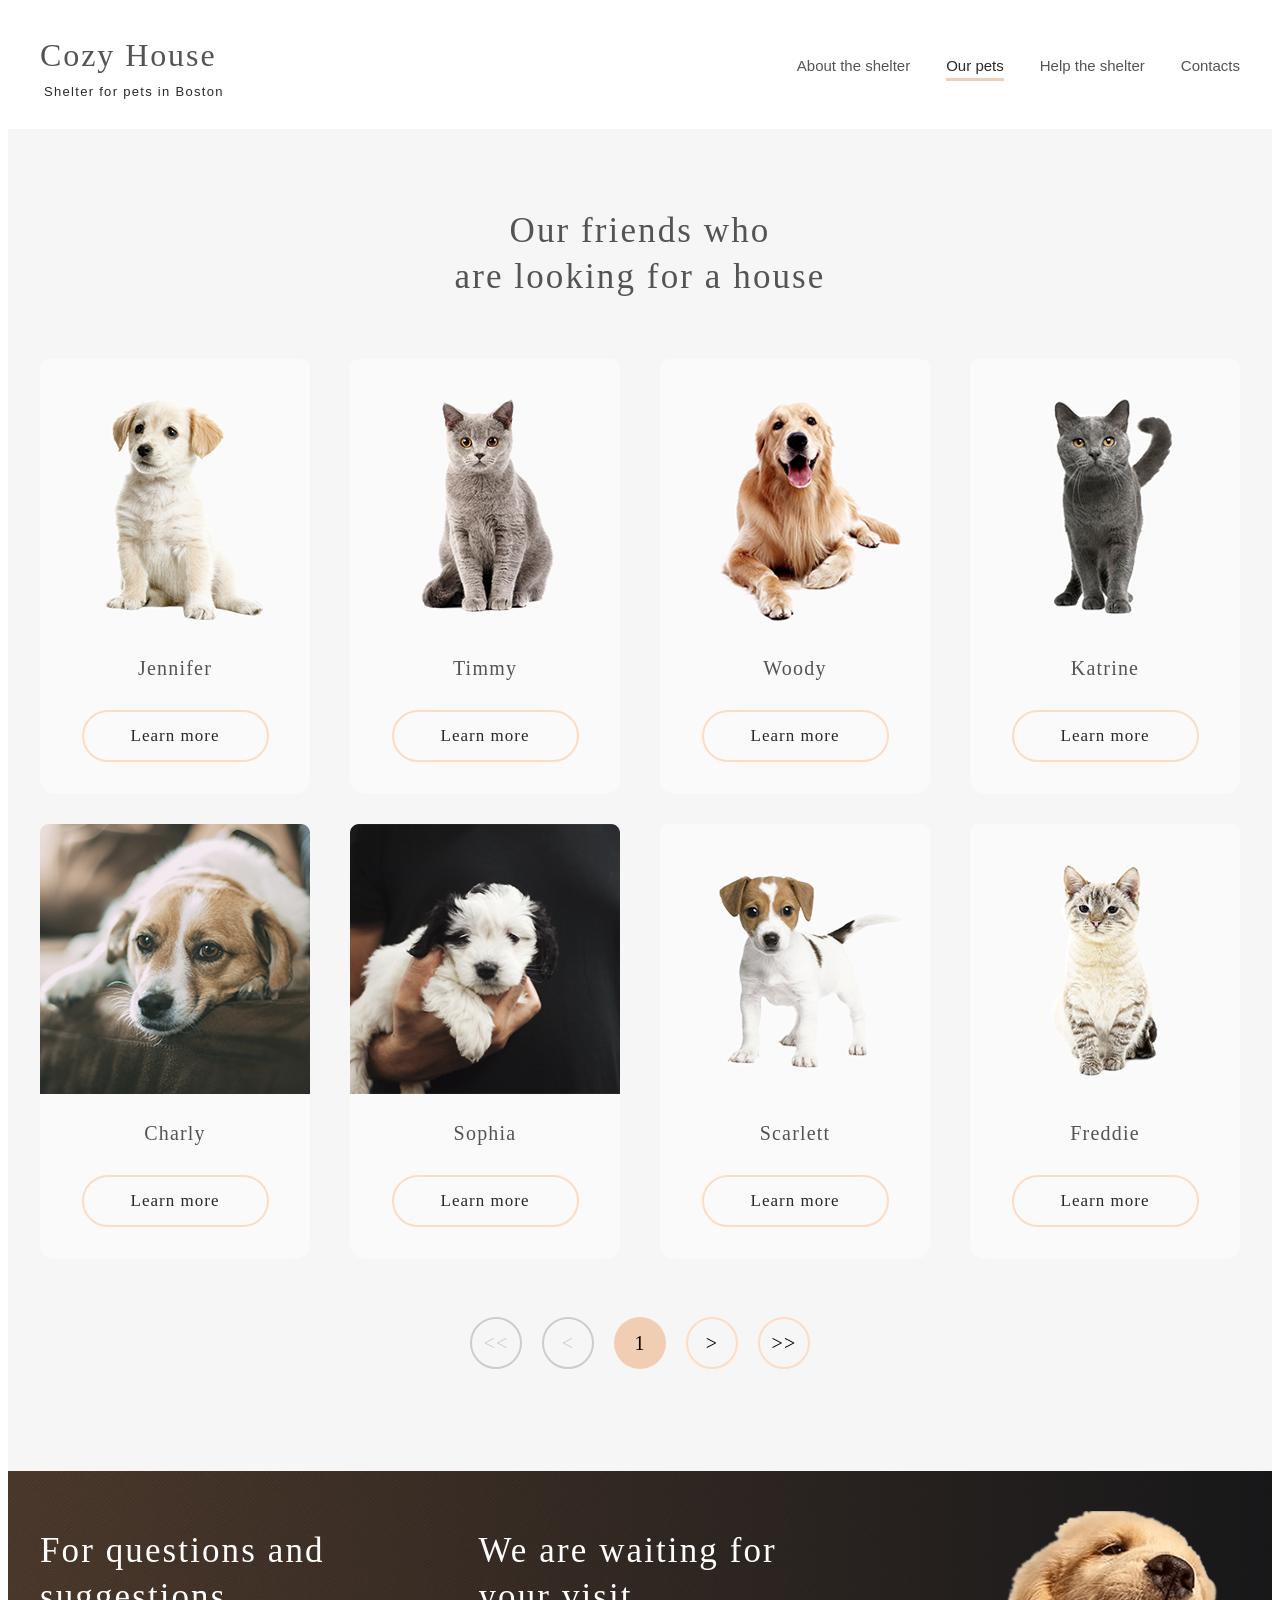
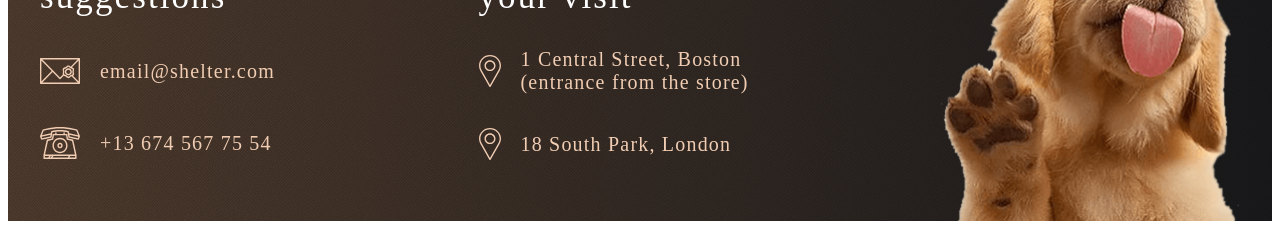
==== commit 6122d183: "feat: fix burger (Sun, Jun 28, 2026 08:31:44 PM)" ====
--- a/shelter/pets.html
+++ b/shelter/pets.html
@@ -9,6 +9,7 @@
     <link rel="stylesheet" href="style.css">
     <script defer src="burger.js"></script>
     <script src="pagination.js" defer></script>
+    <script src="index.js" defer></script>
     <title>Pets</title>
 </head>
 
--- a/shelter/style.css
+++ b/shelter/style.css
@@ -1073,6 +1073,7 @@
         width: 100%;
         height: 2px;
         background-color: #F1CDB3;
+        margin: 3px;
 
 }
 
